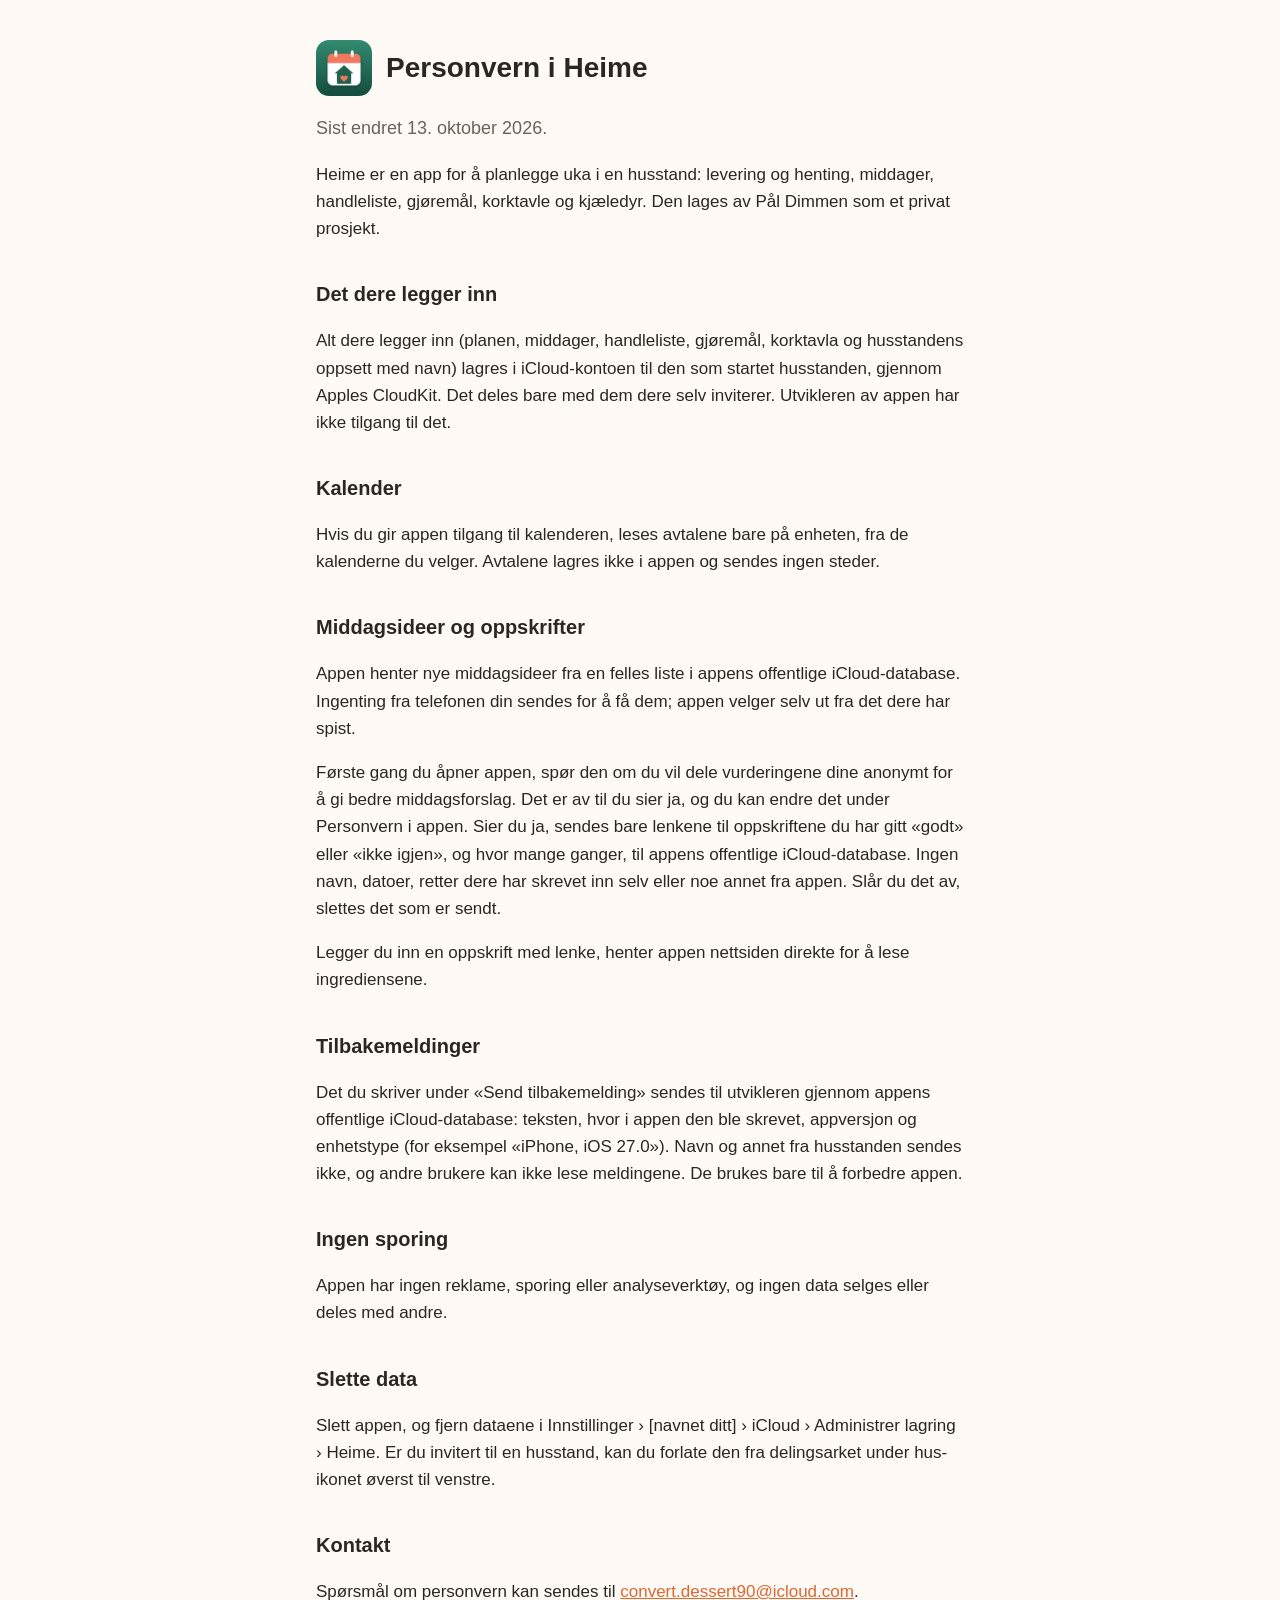
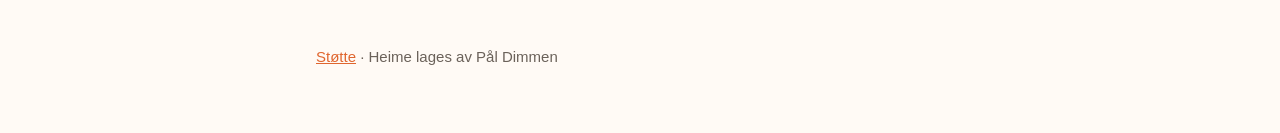
==== personvern.html @ 92631d95 "Støtte- og personvernside for Heime Co-Authored-By: Claude Opus 5.5 (1M context) <noreply@anthropic." ====
<!doctype html>
<html lang="nb">
<head>
<meta charset="utf-8">
<meta name="viewport" content="width=device-width, initial-scale=1">
<title>Heime – personvern</title>
<link rel="stylesheet" href="stil.css">
</head>
<body>
<main>
<header><img src="ikon.png" alt=""><h1>Personvern i Heime</h1></header>
<p class="ingress">Sist endret 13. oktober 2026.</p>

<p>Heime er en app for å planlegge uka i en husstand: levering og henting, middager, handleliste, gjøremål, korktavle og kjæledyr. Den lages av Pål Dimmen som et privat prosjekt.</p>

<h2>Det dere legger inn</h2>
<p>Alt dere legger inn (planen, middager, handleliste, gjøremål, korktavla og husstandens oppsett med navn) lagres i iCloud-kontoen til den som startet husstanden, gjennom Apples CloudKit. Det deles bare med dem dere selv inviterer. Utvikleren av appen har ikke tilgang til det.</p>

<h2>Kalender</h2>
<p>Hvis du gir appen tilgang til kalenderen, leses avtalene bare på enheten, fra de kalenderne du velger. Avtalene lagres ikke i appen og sendes ingen steder.</p>

<h2>Middagsideer og oppskrifter</h2>
<p>Appen henter nye middagsideer fra en felles liste i appens offentlige iCloud-database. Ingenting fra telefonen din sendes for å få dem; appen velger selv ut fra det dere har spist.</p>
<p>Første gang du åpner appen, spør den om du vil dele vurderingene dine anonymt for å gi bedre middagsforslag. Det er av til du sier ja, og du kan endre det under Personvern i appen. Sier du ja, sendes bare lenkene til oppskriftene du har gitt «godt» eller «ikke igjen», og hvor mange ganger, til appens offentlige iCloud-database. Ingen navn, datoer, retter dere har skrevet inn selv eller noe annet fra appen. Slår du det av, slettes det som er sendt.</p>
<p>Legger du inn en oppskrift med lenke, henter appen nettsiden direkte for å lese ingrediensene.</p>

<h2>Tilbakemeldinger</h2>
<p>Det du skriver under «Send tilbakemelding» sendes til utvikleren gjennom appens offentlige iCloud-database: teksten, hvor i appen den ble skrevet, appversjon og enhetstype (for eksempel «iPhone, iOS 27.0»). Navn og annet fra husstanden sendes ikke, og andre brukere kan ikke lese meldingene. De brukes bare til å forbedre appen.</p>

<h2>Ingen sporing</h2>
<p>Appen har ingen reklame, sporing eller analyseverktøy, og ingen data selges eller deles med andre.</p>

<h2>Slette data</h2>
<p>Slett appen, og fjern dataene i Innstillinger › [navnet ditt] › iCloud › Administrer lagring › Heime. Er du invitert til en husstand, kan du forlate den fra delingsarket under hus-ikonet øverst til venstre.</p>

<h2>Kontakt</h2>
<p>Spørsmål om personvern kan sendes til <a href="mailto:convert.dessert90@icloud.com">convert.dessert90@icloud.com</a>.</p>

<nav><a href="index.html">Støtte</a> · Heime lages av Pål Dimmen</nav>
</main>
</body>
</html>
---- stil.css ----
:root{--bg:#fffaf5;--tekst:#2b2622;--svak:#6b625a;--aksent:#e0662f;--kort:#ffffff;--kant:#eadfd4}
@media (prefers-color-scheme:dark){:root{--bg:#1c1917;--tekst:#f2ede8;--svak:#b3a89e;--aksent:#f08a55;--kort:#26221f;--kant:#3a332e}}
*{box-sizing:border-box}
body{margin:0;background:var(--bg);color:var(--tekst);font:17px/1.6 -apple-system,BlinkMacSystemFont,"Segoe UI",sans-serif}
main{max-width:680px;margin:0 auto;padding:40px 16px 64px}
header{display:flex;align-items:center;gap:14px;margin-bottom:8px}
header img{width:56px;height:56px;border-radius:13px}
h1{font-size:28px;margin:0}
h2{font-size:20px;margin:36px 0 8px}
p,li{color:var(--tekst)}
.ingress{color:var(--svak);font-size:18px}
a{color:var(--aksent)}
.kort{background:var(--kort);border:1px solid var(--kant);border-radius:14px;padding:16px 20px;margin:20px 0}
nav{margin-top:40px;color:var(--svak);font-size:15px}
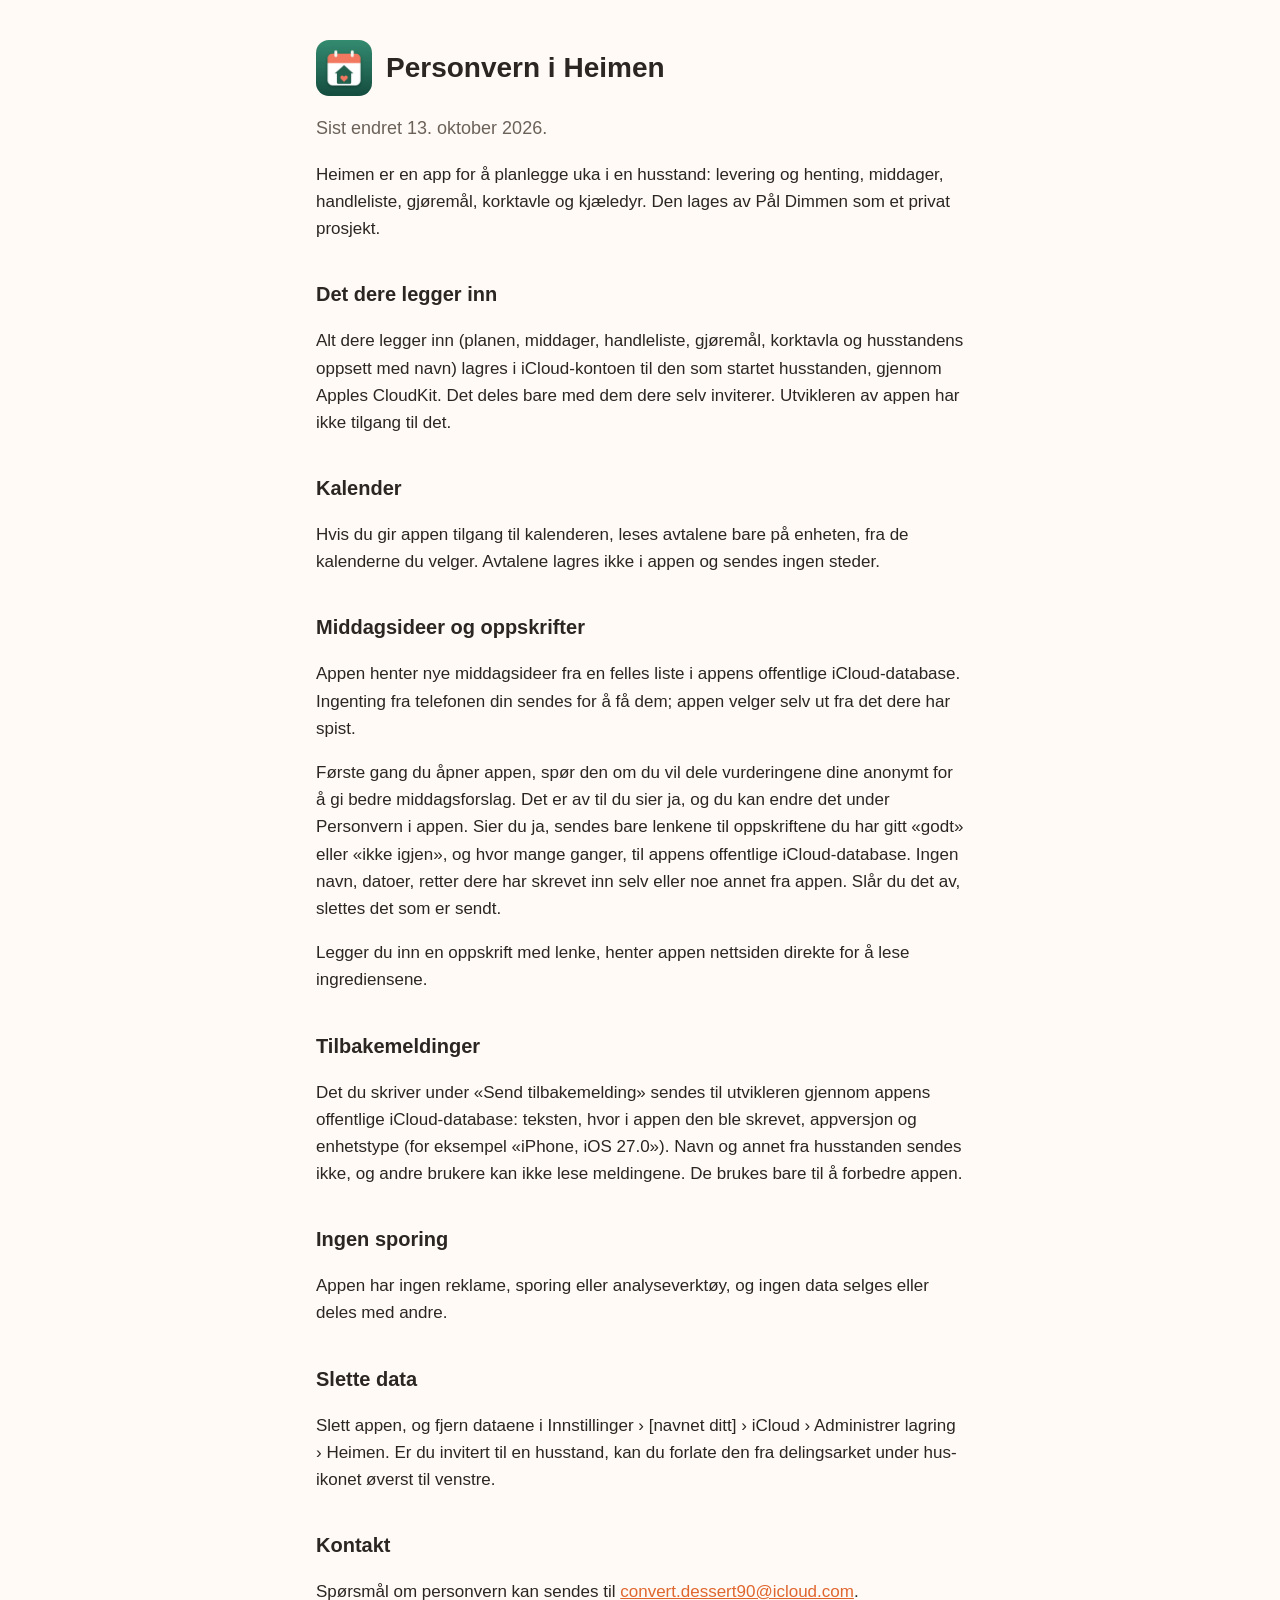
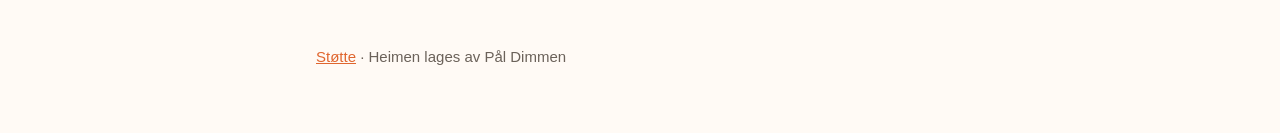
==== commit 0995e858: "Navnet er Heimen Co-Authored-By: Claude Opus 5.5 (1M context) <noreply@anthropic.com> Claude-Session" ====
--- a/personvern.html
+++ b/personvern.html
@@ -3,15 +3,15 @@
 <head>
 <meta charset="utf-8">
 <meta name="viewport" content="width=device-width, initial-scale=1">
-<title>Heime – personvern</title>
+<title>Heimen – personvern</title>
 <link rel="stylesheet" href="stil.css">
 </head>
 <body>
 <main>
-<header><img src="ikon.png" alt=""><h1>Personvern i Heime</h1></header>
+<header><img src="ikon.png" alt=""><h1>Personvern i Heimen</h1></header>
 <p class="ingress">Sist endret 13. oktober 2026.</p>
 
-<p>Heime er en app for å planlegge uka i en husstand: levering og henting, middager, handleliste, gjøremål, korktavle og kjæledyr. Den lages av Pål Dimmen som et privat prosjekt.</p>
+<p>Heimen er en app for å planlegge uka i en husstand: levering og henting, middager, handleliste, gjøremål, korktavle og kjæledyr. Den lages av Pål Dimmen som et privat prosjekt.</p>
 
 <h2>Det dere legger inn</h2>
 <p>Alt dere legger inn (planen, middager, handleliste, gjøremål, korktavla og husstandens oppsett med navn) lagres i iCloud-kontoen til den som startet husstanden, gjennom Apples CloudKit. Det deles bare med dem dere selv inviterer. Utvikleren av appen har ikke tilgang til det.</p>
@@ -31,12 +31,12 @@
 <p>Appen har ingen reklame, sporing eller analyseverktøy, og ingen data selges eller deles med andre.</p>
 
 <h2>Slette data</h2>
-<p>Slett appen, og fjern dataene i Innstillinger › [navnet ditt] › iCloud › Administrer lagring › Heime. Er du invitert til en husstand, kan du forlate den fra delingsarket under hus-ikonet øverst til venstre.</p>
+<p>Slett appen, og fjern dataene i Innstillinger › [navnet ditt] › iCloud › Administrer lagring › Heimen. Er du invitert til en husstand, kan du forlate den fra delingsarket under hus-ikonet øverst til venstre.</p>
 
 <h2>Kontakt</h2>
 <p>Spørsmål om personvern kan sendes til <a href="mailto:convert.dessert90@icloud.com">convert.dessert90@icloud.com</a>.</p>
 
-<nav><a href="index.html">Støtte</a> · Heime lages av Pål Dimmen</nav>
+<nav><a href="index.html">Støtte</a> · Heimen lages av Pål Dimmen</nav>
 </main>
 </body>
 </html>
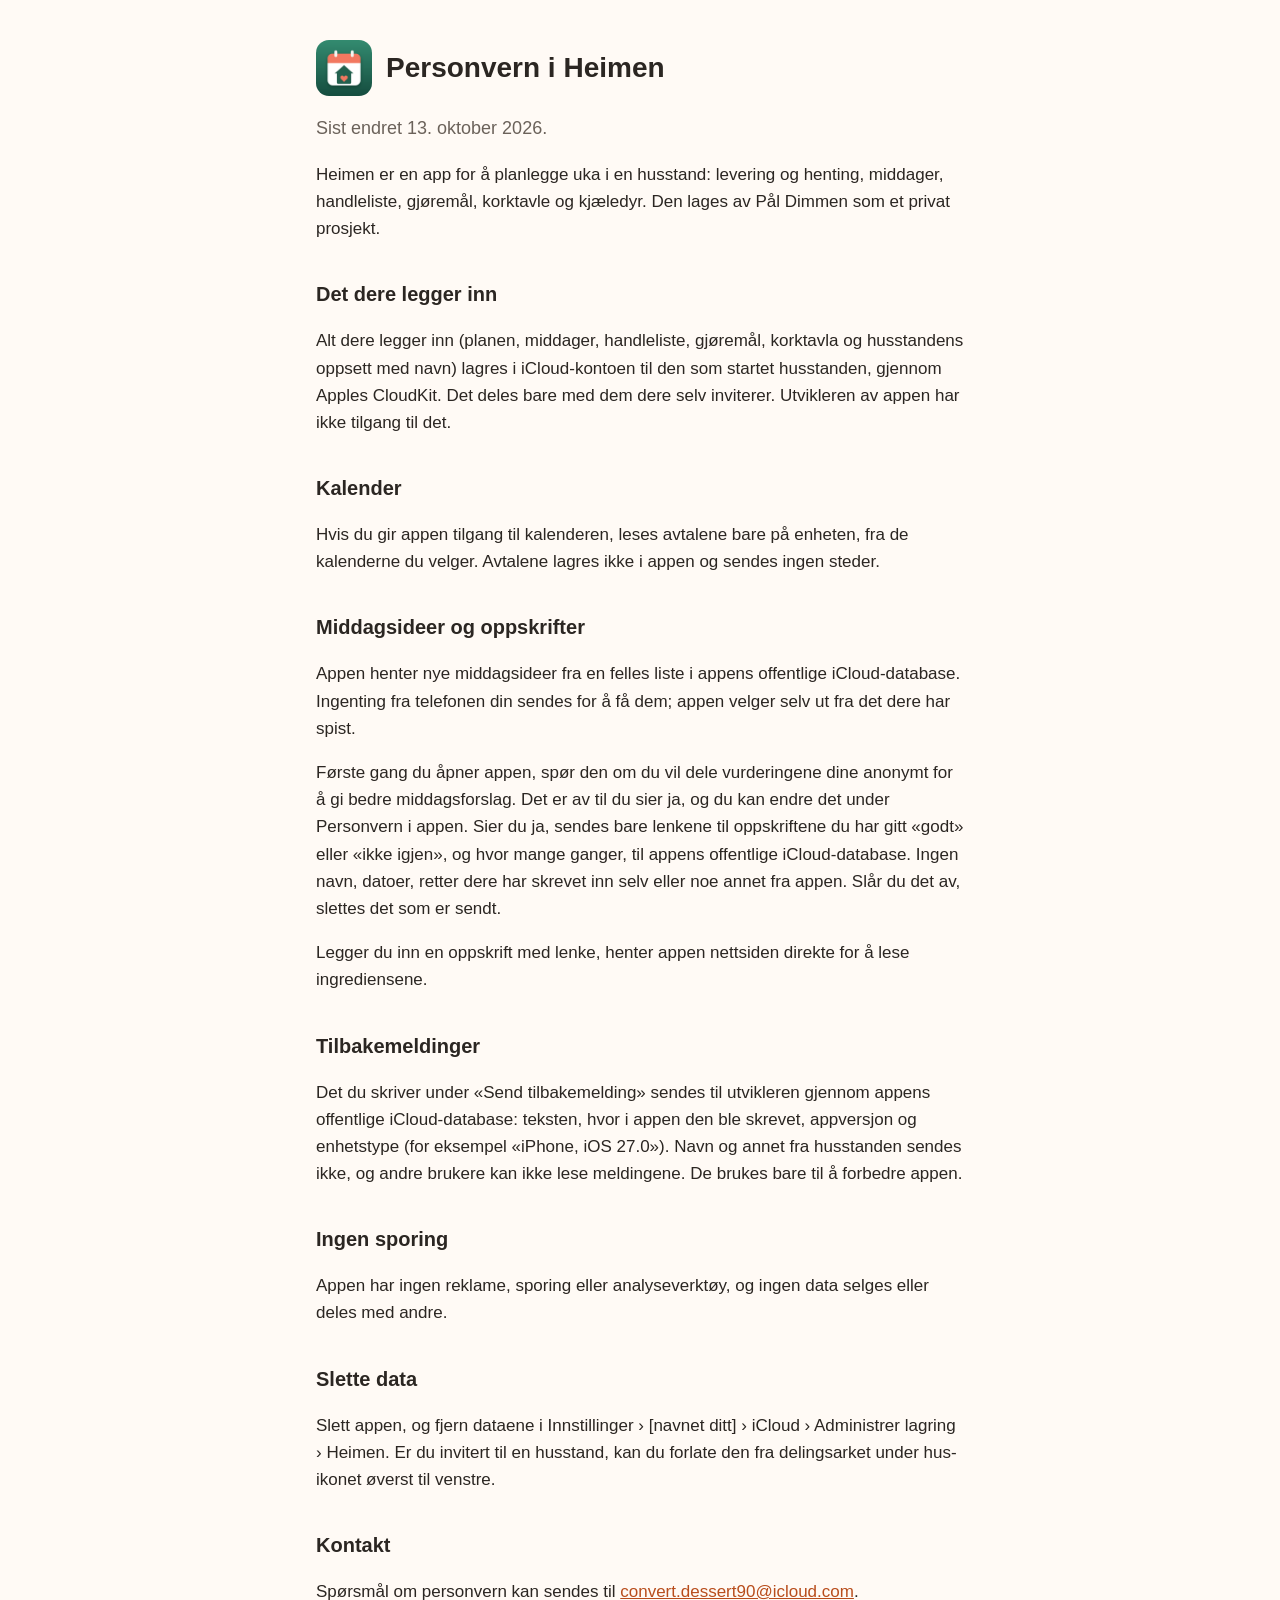
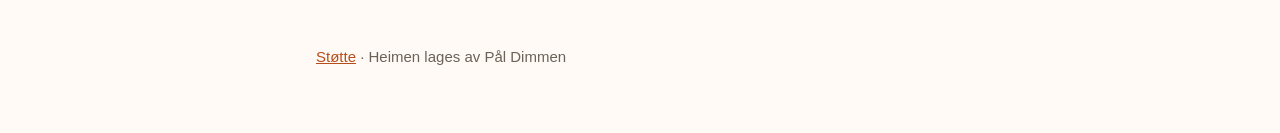
==== commit 71784402: "Sikkerhetshoder, bedre kontrast og ikon for støtte- og personvernsidene - Content-Security-Policy so" ====
--- a/personvern.html
+++ b/personvern.html
@@ -3,12 +3,17 @@
 <head>
 <meta charset="utf-8">
 <meta name="viewport" content="width=device-width, initial-scale=1">
+<meta http-equiv="Content-Security-Policy" content="default-src 'none'; style-src 'self'; img-src 'self'; base-uri 'none'; form-action 'none'">
+<meta name="color-scheme" content="light dark">
+<meta name="description" content="Personvernerklæring for Heimen: hva appen lagrer, hvor, og hvem som har tilgang.">
 <title>Heimen – personvern</title>
 <link rel="stylesheet" href="stil.css">
+<link rel="icon" href="ikon.png">
+<link rel="apple-touch-icon" href="ikon.png">
 </head>
 <body>
 <main>
-<header><img src="ikon.png" alt=""><h1>Personvern i Heimen</h1></header>
+<header><img src="ikon.png" alt="" width="56" height="56"><h1>Personvern i Heimen</h1></header>
 <p class="ingress">Sist endret 13. oktober 2026.</p>
 
 <p>Heimen er en app for å planlegge uka i en husstand: levering og henting, middager, handleliste, gjøremål, korktavle og kjæledyr. Den lages av Pål Dimmen som et privat prosjekt.</p>
--- a/stil.css
+++ b/stil.css
@@ -1,4 +1,4 @@
-:root{--bg:#fffaf5;--tekst:#2b2622;--svak:#6b625a;--aksent:#e0662f;--kort:#ffffff;--kant:#eadfd4}
+:root{--bg:#fffaf5;--tekst:#2b2622;--svak:#6b625a;--aksent:#b84d1c;--kort:#ffffff;--kant:#eadfd4}
 @media (prefers-color-scheme:dark){:root{--bg:#1c1917;--tekst:#f2ede8;--svak:#b3a89e;--aksent:#f08a55;--kort:#26221f;--kant:#3a332e}}
 *{box-sizing:border-box}
 body{margin:0;background:var(--bg);color:var(--tekst);font:17px/1.6 -apple-system,BlinkMacSystemFont,"Segoe UI",sans-serif}
